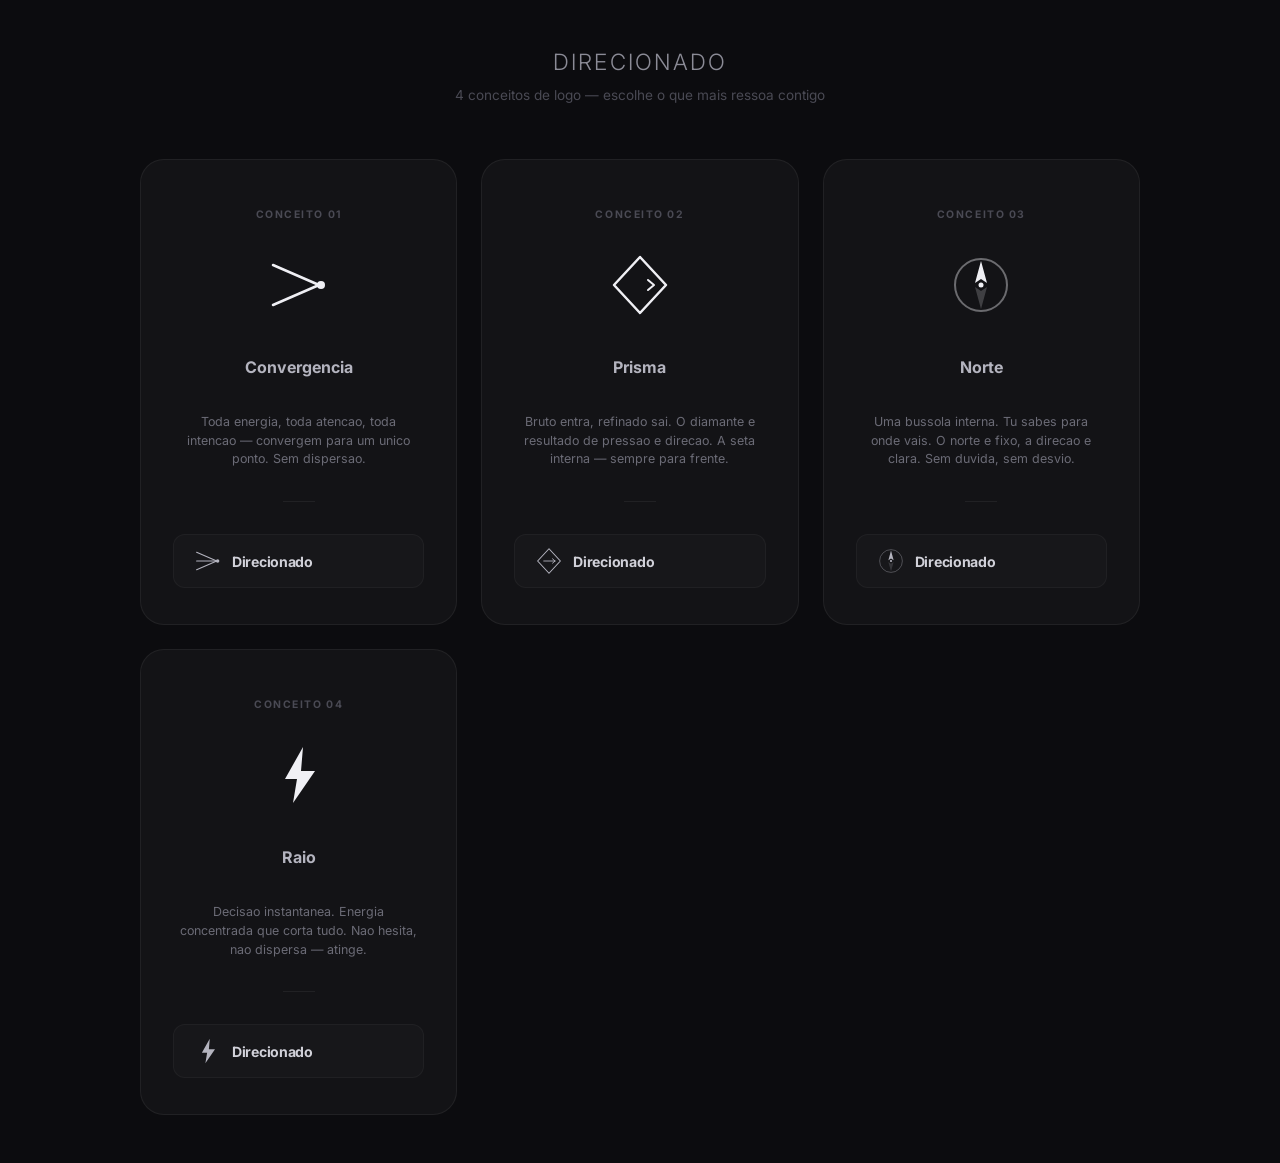
==== logos.html @ edfb419e "add: logo concepts preview page https://claude.ai/code/session_016bbERhiBGSChDd3vntcPwC" ====
<!DOCTYPE html>
<html lang="pt-BR">
<head>
  <meta charset="UTF-8">
  <meta name="viewport" content="width=device-width, initial-scale=1.0">
  <title>Direcionado — Logo Concepts</title>
  <link href="https://fonts.googleapis.com/css2?family=Inter:wght@300;400;600;800&display=swap" rel="stylesheet">
  <style>
    * { margin: 0; padding: 0; box-sizing: border-box; }
    body {
      font-family: 'Inter', sans-serif;
      background: #0C0C0F;
      color: #E8E8ED;
      min-height: 100vh;
      padding: 48px 24px;
    }
    h1 {
      text-align: center;
      font-size: 1.4rem;
      font-weight: 300;
      color: #8B8B96;
      margin-bottom: 12px;
      letter-spacing: 0.1em;
      text-transform: uppercase;
    }
    .sub {
      text-align: center;
      font-size: 0.85rem;
      color: #4A4A54;
      margin-bottom: 56px;
    }
    .grid {
      display: grid;
      grid-template-columns: repeat(auto-fit, minmax(280px, 1fr));
      gap: 24px;
      max-width: 1000px;
      margin: 0 auto;
    }
    .card {
      background: rgba(255,255,255,0.03);
      border: 1px solid rgba(255,255,255,0.06);
      border-radius: 24px;
      padding: 48px 32px 36px;
      display: flex;
      flex-direction: column;
      align-items: center;
      gap: 32px;
      transition: all 0.3s ease;
    }
    .card:hover {
      border-color: rgba(255,255,255,0.12);
      transform: translateY(-4px);
      box-shadow: 0 12px 40px rgba(0,0,0,0.3);
    }
    .logo-preview {
      width: 80px;
      height: 80px;
      display: flex;
      align-items: center;
      justify-content: center;
    }
    .logo-with-text {
      display: flex;
      align-items: center;
      gap: 14px;
    }
    .logo-name {
      font-size: 1.2rem;
      font-weight: 800;
      letter-spacing: -0.03em;
      background: linear-gradient(135deg, #E8E8ED, #8B8B96);
      -webkit-background-clip: text;
      -webkit-text-fill-color: transparent;
      background-clip: text;
    }
    .concept-num {
      font-size: 0.65rem;
      font-weight: 700;
      text-transform: uppercase;
      letter-spacing: 0.15em;
      color: #4A4A54;
      margin-bottom: -8px;
    }
    .concept-name {
      font-size: 1rem;
      font-weight: 700;
      color: #B4B4BF;
      margin-bottom: 4px;
    }
    .concept-desc {
      font-size: 0.78rem;
      color: #6B6B76;
      text-align: center;
      line-height: 1.5;
      max-width: 240px;
    }
    .divider {
      width: 32px;
      height: 1px;
      background: rgba(255,255,255,0.06);
    }
    /* Small display */
    .mini-row {
      display: flex;
      align-items: center;
      gap: 10px;
      padding: 12px 20px;
      background: rgba(255,255,255,0.02);
      border: 1px solid rgba(255,255,255,0.04);
      border-radius: 12px;
      width: 100%;
    }
    .mini-row svg { flex-shrink: 0; }
    .mini-name {
      font-size: 0.88rem;
      font-weight: 700;
      color: #D1D1D9;
      letter-spacing: -0.02em;
    }
  </style>
</head>
<body>
  <h1>Direcionado</h1>
  <p class="sub">4 conceitos de logo — escolhe o que mais ressoa contigo</p>

  <div class="grid">

    <!-- Concept 1: Convergencia -->
    <div class="card">
      <span class="concept-num">Conceito 01</span>
      <div class="logo-preview">
        <svg width="64" height="64" viewBox="0 0 64 64" fill="none">
          <defs>
            <linearGradient id="g1" x1="0" y1="0" x2="64" y2="64">
              <stop offset="0%" stop-color="#F0F0F5"/>
              <stop offset="100%" stop-color="#6B6B76"/>
            </linearGradient>
          </defs>
          <!-- Three lines converging to a single point on the right -->
          <line x1="6" y1="12" x2="52" y2="32" stroke="url(#g1)" stroke-width="2.5" stroke-linecap="round"/>
          <line x1="6" y1="32" x2="52" y2="32" stroke="url(#g1)" stroke-width="2.5" stroke-linecap="round"/>
          <line x1="6" y1="52" x2="52" y2="32" stroke="url(#g1)" stroke-width="2.5" stroke-linecap="round"/>
          <!-- The point — destination -->
          <circle cx="54" cy="32" r="4" fill="url(#g1)"/>
        </svg>
      </div>
      <div class="concept-name">Convergencia</div>
      <div class="concept-desc">Toda energia, toda atencao, toda intencao — convergem para um unico ponto. Sem dispersao.</div>
      <div class="divider"></div>
      <div class="mini-row">
        <svg width="28" height="28" viewBox="0 0 64 64" fill="none">
          <line x1="6" y1="12" x2="52" y2="32" stroke="#B4B4BF" stroke-width="2.5" stroke-linecap="round"/>
          <line x1="6" y1="32" x2="52" y2="32" stroke="#B4B4BF" stroke-width="2.5" stroke-linecap="round"/>
          <line x1="6" y1="52" x2="52" y2="32" stroke="#B4B4BF" stroke-width="2.5" stroke-linecap="round"/>
          <circle cx="54" cy="32" r="4" fill="#B4B4BF"/>
        </svg>
        <span class="mini-name">Direcionado</span>
      </div>
    </div>

    <!-- Concept 2: Prisma -->
    <div class="card">
      <span class="concept-num">Conceito 02</span>
      <div class="logo-preview">
        <svg width="64" height="64" viewBox="0 0 64 64" fill="none">
          <defs>
            <linearGradient id="g2" x1="0" y1="0" x2="64" y2="64">
              <stop offset="0%" stop-color="#F0F0F5"/>
              <stop offset="50%" stop-color="#C0C0C8"/>
              <stop offset="100%" stop-color="#6B6B76"/>
            </linearGradient>
          </defs>
          <!-- Diamond/prism rotated — sharp, precise, refined -->
          <path d="M32 4 L58 32 L32 60 L6 32 Z" stroke="url(#g2)" stroke-width="2.5" fill="none" stroke-linejoin="round"/>
          <!-- Inner line — the direction through the center -->
          <line x1="20" y1="32" x2="46" y2="32" stroke="url(#g2)" stroke-width="2" stroke-linecap="round"/>
          <polyline points="40,27 46,32 40,37" stroke="url(#g2)" stroke-width="2" fill="none" stroke-linecap="round" stroke-linejoin="round"/>
        </svg>
      </div>
      <div class="concept-name">Prisma</div>
      <div class="concept-desc">Bruto entra, refinado sai. O diamante e resultado de pressao e direcao. A seta interna — sempre para frente.</div>
      <div class="divider"></div>
      <div class="mini-row">
        <svg width="28" height="28" viewBox="0 0 64 64" fill="none">
          <path d="M32 4 L58 32 L32 60 L6 32 Z" stroke="#B4B4BF" stroke-width="2.5" fill="none" stroke-linejoin="round"/>
          <line x1="20" y1="32" x2="46" y2="32" stroke="#B4B4BF" stroke-width="2" stroke-linecap="round"/>
          <polyline points="40,27 46,32 40,37" stroke="#B4B4BF" stroke-width="2" fill="none" stroke-linecap="round" stroke-linejoin="round"/>
        </svg>
        <span class="mini-name">Direcionado</span>
      </div>
    </div>

    <!-- Concept 3: Norte -->
    <div class="card">
      <span class="concept-num">Conceito 03</span>
      <div class="logo-preview">
        <svg width="64" height="64" viewBox="0 0 64 64" fill="none">
          <defs>
            <linearGradient id="g3" x1="32" y1="0" x2="32" y2="64">
              <stop offset="0%" stop-color="#F0F0F5"/>
              <stop offset="100%" stop-color="#6B6B76"/>
            </linearGradient>
          </defs>
          <!-- Outer circle — the compass -->
          <circle cx="32" cy="32" r="26" stroke="url(#g3)" stroke-width="2" opacity="0.4"/>
          <!-- North arrow — sharp, pointing up -->
          <polygon points="32,8 38,30 32,26 26,30" fill="url(#g3)"/>
          <!-- South subtle -->
          <polygon points="32,56 38,34 32,38 26,34" fill="url(#g3)" opacity="0.2"/>
          <!-- Center dot -->
          <circle cx="32" cy="32" r="2.5" fill="url(#g3)"/>
        </svg>
      </div>
      <div class="concept-name">Norte</div>
      <div class="concept-desc">Uma bussola interna. Tu sabes para onde vais. O norte e fixo, a direcao e clara. Sem duvida, sem desvio.</div>
      <div class="divider"></div>
      <div class="mini-row">
        <svg width="28" height="28" viewBox="0 0 64 64" fill="none">
          <circle cx="32" cy="32" r="26" stroke="#B4B4BF" stroke-width="2" opacity="0.4"/>
          <polygon points="32,8 38,30 32,26 26,30" fill="#B4B4BF"/>
          <polygon points="32,56 38,34 32,38 26,34" fill="#B4B4BF" opacity="0.2"/>
          <circle cx="32" cy="32" r="2.5" fill="#B4B4BF"/>
        </svg>
        <span class="mini-name">Direcionado</span>
      </div>
    </div>

    <!-- Concept 4: Raio -->
    <div class="card">
      <span class="concept-num">Conceito 04</span>
      <div class="logo-preview">
        <svg width="64" height="64" viewBox="0 0 64 64" fill="none">
          <defs>
            <linearGradient id="g4" x1="20" y1="0" x2="44" y2="64">
              <stop offset="0%" stop-color="#F0F0F5"/>
              <stop offset="50%" stop-color="#C0C0C8"/>
              <stop offset="100%" stop-color="#6B6B76"/>
            </linearGradient>
          </defs>
          <!-- Lightning bolt — decisive, instant, powerful -->
          <polygon points="36,4 18,36 30,36 26,60 48,28 34,28" fill="url(#g4)"/>
        </svg>
      </div>
      <div class="concept-name">Raio</div>
      <div class="concept-desc">Decisao instantanea. Energia concentrada que corta tudo. Nao hesita, nao dispersa — atinge.</div>
      <div class="divider"></div>
      <div class="mini-row">
        <svg width="28" height="28" viewBox="0 0 64 64" fill="none">
          <polygon points="36,4 18,36 30,36 26,60 48,28 34,28" fill="#B4B4BF"/>
        </svg>
        <span class="mini-name">Direcionado</span>
      </div>
    </div>

  </div>
</body>
</html>
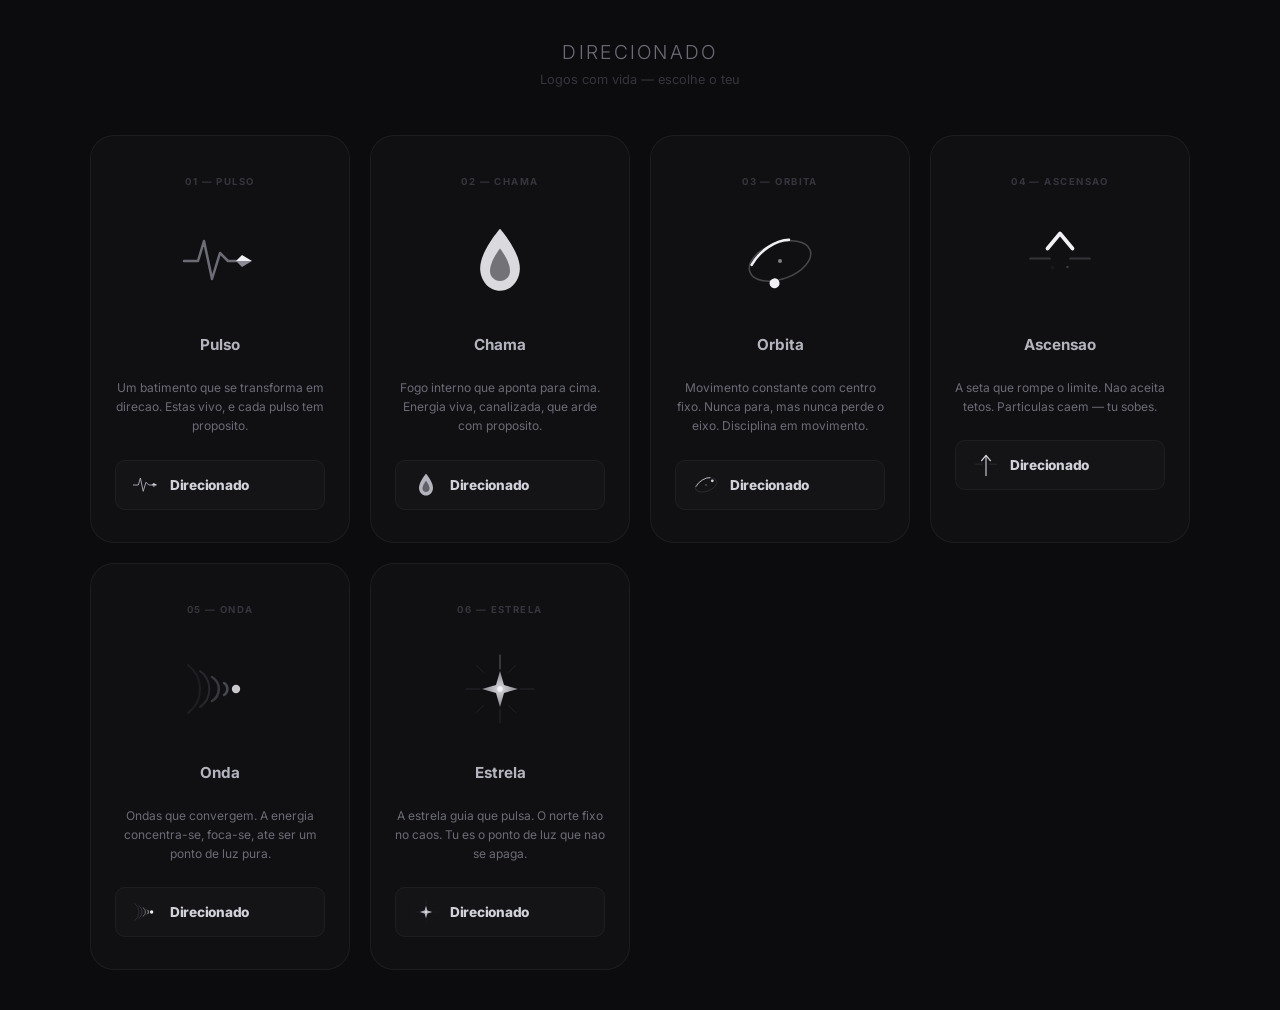
==== commit 452db67e: "add: 6 animated logo concepts — alive and dynamic https://claude.ai/code/session_016bbERhiBGSChDd3vn" ====
--- a/logos.html
+++ b/logos.html
@@ -1,9 +1,9 @@
 <!DOCTYPE html>
-<html lang="pt-BR">
+<html>
 <head>
   <meta charset="UTF-8">
   <meta name="viewport" content="width=device-width, initial-scale=1.0">
-  <title>Direcionado — Logo Concepts</title>
+  <title>Direcionado — Logos Vivos</title>
   <link href="https://fonts.googleapis.com/css2?family=Inter:wght@300;400;600;800&display=swap" rel="stylesheet">
   <style>
     * { margin: 0; padding: 0; box-sizing: border-box; }
@@ -12,241 +12,285 @@
       background: #0C0C0F;
       color: #E8E8ED;
       min-height: 100vh;
-      padding: 48px 24px;
+      padding: 40px 20px;
     }
-    h1 {
-      text-align: center;
-      font-size: 1.4rem;
-      font-weight: 300;
-      color: #8B8B96;
-      margin-bottom: 12px;
-      letter-spacing: 0.1em;
-      text-transform: uppercase;
-    }
-    .sub {
-      text-align: center;
-      font-size: 0.85rem;
-      color: #4A4A54;
-      margin-bottom: 56px;
-    }
+    h1 { text-align: center; font-size: 1.2rem; font-weight: 300; color: #6B6B76; margin-bottom: 8px; letter-spacing: 0.12em; text-transform: uppercase; }
+    .sub { text-align: center; font-size: 0.8rem; color: #35353D; margin-bottom: 48px; }
     .grid {
       display: grid;
-      grid-template-columns: repeat(auto-fit, minmax(280px, 1fr));
-      gap: 24px;
-      max-width: 1000px;
+      grid-template-columns: repeat(auto-fit, minmax(260px, 1fr));
+      gap: 20px;
+      max-width: 1100px;
       margin: 0 auto;
     }
     .card {
-      background: rgba(255,255,255,0.03);
-      border: 1px solid rgba(255,255,255,0.06);
+      background: rgba(255,255,255,0.02);
+      border: 1px solid rgba(255,255,255,0.05);
       border-radius: 24px;
-      padding: 48px 32px 36px;
+      padding: 40px 24px 32px;
       display: flex;
       flex-direction: column;
       align-items: center;
-      gap: 32px;
+      gap: 24px;
       transition: all 0.3s ease;
     }
-    .card:hover {
-      border-color: rgba(255,255,255,0.12);
-      transform: translateY(-4px);
-      box-shadow: 0 12px 40px rgba(0,0,0,0.3);
-    }
-    .logo-preview {
-      width: 80px;
-      height: 80px;
-      display: flex;
-      align-items: center;
-      justify-content: center;
-    }
-    .logo-with-text {
-      display: flex;
-      align-items: center;
-      gap: 14px;
-    }
-    .logo-name {
-      font-size: 1.2rem;
-      font-weight: 800;
-      letter-spacing: -0.03em;
-      background: linear-gradient(135deg, #E8E8ED, #8B8B96);
-      -webkit-background-clip: text;
-      -webkit-text-fill-color: transparent;
-      background-clip: text;
-    }
-    .concept-num {
-      font-size: 0.65rem;
-      font-weight: 700;
-      text-transform: uppercase;
-      letter-spacing: 0.15em;
-      color: #4A4A54;
-      margin-bottom: -8px;
-    }
-    .concept-name {
-      font-size: 1rem;
-      font-weight: 700;
-      color: #B4B4BF;
-      margin-bottom: 4px;
-    }
-    .concept-desc {
-      font-size: 0.78rem;
-      color: #6B6B76;
-      text-align: center;
-      line-height: 1.5;
-      max-width: 240px;
-    }
-    .divider {
-      width: 32px;
-      height: 1px;
-      background: rgba(255,255,255,0.06);
-    }
-    /* Small display */
-    .mini-row {
-      display: flex;
-      align-items: center;
-      gap: 10px;
-      padding: 12px 20px;
-      background: rgba(255,255,255,0.02);
-      border: 1px solid rgba(255,255,255,0.04);
-      border-radius: 12px;
-      width: 100%;
-    }
-    .mini-row svg { flex-shrink: 0; }
-    .mini-name {
-      font-size: 0.88rem;
-      font-weight: 700;
-      color: #D1D1D9;
-      letter-spacing: -0.02em;
-    }
+    .card:hover { border-color: rgba(255,255,255,0.1); transform: translateY(-3px); }
+    .num { font-size: 0.6rem; font-weight: 700; letter-spacing: 0.15em; color: #35353D; text-transform: uppercase; }
+    .logo-area { width: 100px; height: 100px; display: flex; align-items: center; justify-content: center; }
+    .cname { font-size: 0.95rem; font-weight: 700; color: #B4B4BF; }
+    .cdesc { font-size: 0.75rem; color: #6B6B76; text-align: center; line-height: 1.6; max-width: 220px; }
+    .mini { display: flex; align-items: center; gap: 10px; padding: 10px 16px; background: rgba(255,255,255,0.02); border: 1px solid rgba(255,255,255,0.04); border-radius: 10px; width: 100%; }
+    .mini svg { flex-shrink: 0; }
+    .mini-name { font-size: 0.85rem; font-weight: 800; color: #D1D1D9; letter-spacing: -0.02em; }
+
+    /* Animations */
+    @keyframes pulse { 0%,100% { opacity: 0.8; } 50% { opacity: 1; } }
+    @keyframes dash { to { stroke-dashoffset: 0; } }
+    @keyframes rotate { to { transform: rotate(360deg); } }
+    @keyframes flicker { 0%,100% { opacity: 1; } 50% { opacity: 0.7; } }
   </style>
 </head>
 <body>
   <h1>Direcionado</h1>
-  <p class="sub">4 conceitos de logo — escolhe o que mais ressoa contigo</p>
+  <p class="sub">Logos com vida — escolhe o teu</p>
 
   <div class="grid">
 
-    <!-- Concept 1: Convergencia -->
-    <div class="card">
-      <span class="concept-num">Conceito 01</span>
-      <div class="logo-preview">
-        <svg width="64" height="64" viewBox="0 0 64 64" fill="none">
-          <defs>
-            <linearGradient id="g1" x1="0" y1="0" x2="64" y2="64">
+    <!-- 1: Pulso Direcional — heartbeat that becomes an arrow -->
+    <div class="card">
+      <span class="num">01 — Pulso</span>
+      <div class="logo-area">
+        <svg width="80" height="80" viewBox="0 0 80 80" fill="none">
+          <defs>
+            <linearGradient id="p1" x1="0" y1="40" x2="80" y2="40">
+              <stop offset="0%" stop-color="#6B6B76"/>
+              <stop offset="60%" stop-color="#D1D1D9"/>
+              <stop offset="100%" stop-color="#F0F0F5"/>
+            </linearGradient>
+          </defs>
+          <!-- Heartbeat line that ends as an arrow -->
+          <polyline points="4,40 18,40 24,20 32,58 40,32 48,40 56,40" stroke="url(#p1)" stroke-width="2.5" fill="none" stroke-linecap="round" stroke-linejoin="round">
+            <animate attributeName="stroke-dasharray" from="0 200" to="200 0" dur="1.5s" fill="freeze"/>
+          </polyline>
+          <!-- Arrow tip at the end -->
+          <polygon points="56,40 72,40 62,34" fill="#F0F0F5" opacity="0">
+            <animate attributeName="opacity" from="0" to="1" begin="1s" dur="0.5s" fill="freeze"/>
+          </polygon>
+          <polygon points="56,40 72,40 62,46" fill="#8B8B96" opacity="0">
+            <animate attributeName="opacity" from="0" to="1" begin="1s" dur="0.5s" fill="freeze"/>
+          </polygon>
+        </svg>
+      </div>
+      <div class="cname">Pulso</div>
+      <div class="cdesc">Um batimento que se transforma em direcao. Estas vivo, e cada pulso tem proposito.</div>
+      <div class="mini">
+        <svg width="28" height="28" viewBox="0 0 80 80" fill="none">
+          <polyline points="4,40 18,40 24,20 32,58 40,32 48,40 56,40" stroke="#B4B4BF" stroke-width="2.5" fill="none" stroke-linecap="round" stroke-linejoin="round"/>
+          <polygon points="56,40 72,40 62,34" fill="#D1D1D9"/>
+          <polygon points="56,40 72,40 62,46" fill="#8B8B96"/>
+        </svg>
+        <span class="mini-name">Direcionado</span>
+      </div>
+    </div>
+
+    <!-- 2: Chama — flame pointing up, alive and directed -->
+    <div class="card">
+      <span class="num">02 — Chama</span>
+      <div class="logo-area">
+        <svg width="80" height="80" viewBox="0 0 64 64" fill="none">
+          <defs>
+            <linearGradient id="f1" x1="32" y1="58" x2="32" y2="6">
+              <stop offset="0%" stop-color="#4A4A54"/>
+              <stop offset="40%" stop-color="#A1A1AA"/>
+              <stop offset="100%" stop-color="#F0F0F5"/>
+            </linearGradient>
+          </defs>
+          <!-- Outer flame -->
+          <path d="M32 6 C32 6 16 24 16 38 C16 48 23 56 32 56 C41 56 48 48 48 38 C48 24 32 6 32 6Z" fill="url(#f1)" opacity="0.9">
+            <animate attributeName="d" values="M32 6 C32 6 16 24 16 38 C16 48 23 56 32 56 C41 56 48 48 48 38 C48 24 32 6 32 6Z;M32 8 C32 8 17 25 17 37 C17 47 24 55 32 55 C40 55 47 47 47 37 C47 25 32 8 32 8Z;M32 6 C32 6 16 24 16 38 C16 48 23 56 32 56 C41 56 48 48 48 38 C48 24 32 6 32 6Z" dur="2s" repeatCount="indefinite"/>
+          </path>
+          <!-- Inner glow -->
+          <path d="M32 22 C32 22 24 32 24 40 C24 44.5 27.5 48 32 48 C36.5 48 40 44.5 40 40 C40 32 32 22 32 22Z" fill="#0C0C0F" opacity="0.5"/>
+        </svg>
+      </div>
+      <div class="cname">Chama</div>
+      <div class="cdesc">Fogo interno que aponta para cima. Energia viva, canalizada, que arde com proposito.</div>
+      <div class="mini">
+        <svg width="28" height="28" viewBox="0 0 64 64" fill="none">
+          <path d="M32 6 C32 6 16 24 16 38 C16 48 23 56 32 56 C41 56 48 48 48 38 C48 24 32 6 32 6Z" fill="#B4B4BF"/>
+          <path d="M32 22 C32 22 24 32 24 40 C24 44.5 27.5 48 32 48 C36.5 48 40 44.5 40 40 C40 32 32 22 32 22Z" fill="#0C0C0F" opacity="0.5"/>
+        </svg>
+        <span class="mini-name">Direcionado</span>
+      </div>
+    </div>
+
+    <!-- 3: Orbita — dot with orbit trail, always in motion -->
+    <div class="card">
+      <span class="num">03 — Orbita</span>
+      <div class="logo-area">
+        <svg width="80" height="80" viewBox="0 0 80 80" fill="none">
+          <defs>
+            <linearGradient id="o1" x1="0" y1="0" x2="80" y2="80">
               <stop offset="0%" stop-color="#F0F0F5"/>
               <stop offset="100%" stop-color="#6B6B76"/>
             </linearGradient>
           </defs>
-          <!-- Three lines converging to a single point on the right -->
-          <line x1="6" y1="12" x2="52" y2="32" stroke="url(#g1)" stroke-width="2.5" stroke-linecap="round"/>
-          <line x1="6" y1="32" x2="52" y2="32" stroke="url(#g1)" stroke-width="2.5" stroke-linecap="round"/>
-          <line x1="6" y1="52" x2="52" y2="32" stroke="url(#g1)" stroke-width="2.5" stroke-linecap="round"/>
-          <!-- The point — destination -->
-          <circle cx="54" cy="32" r="4" fill="url(#g1)"/>
-        </svg>
-      </div>
-      <div class="concept-name">Convergencia</div>
-      <div class="concept-desc">Toda energia, toda atencao, toda intencao — convergem para um unico ponto. Sem dispersao.</div>
-      <div class="divider"></div>
-      <div class="mini-row">
+          <!-- Orbit path -->
+          <ellipse cx="40" cy="40" rx="32" ry="18" stroke="url(#o1)" stroke-width="1.5" opacity="0.25" transform="rotate(-20 40 40)"/>
+          <!-- Trail arc — the motion -->
+          <path d="M12,34 A32,18 -20 0 1 58,24" stroke="url(#o1)" stroke-width="2.5" fill="none" stroke-linecap="round" transform="rotate(-20 40 40)">
+            <animate attributeName="stroke-dasharray" values="0 200;80 200;0 200" dur="3s" repeatCount="indefinite"/>
+          </path>
+          <!-- The point — in constant directed motion -->
+          <circle r="5" fill="#F0F0F5">
+            <animateMotion dur="3s" repeatCount="indefinite" path="M12,34 A32,18 -20 0 1 68,46 A32,18 -20 0 1 12,34" rotate="auto"/>
+          </circle>
+          <!-- Center anchor -->
+          <circle cx="40" cy="40" r="2" fill="url(#o1)" opacity="0.5"/>
+        </svg>
+      </div>
+      <div class="cname">Orbita</div>
+      <div class="cdesc">Movimento constante com centro fixo. Nunca para, mas nunca perde o eixo. Disciplina em movimento.</div>
+      <div class="mini">
+        <svg width="28" height="28" viewBox="0 0 80 80" fill="none">
+          <ellipse cx="40" cy="40" rx="32" ry="18" stroke="#B4B4BF" stroke-width="1.5" opacity="0.25" transform="rotate(-20 40 40)"/>
+          <path d="M12,34 A32,18 -20 0 1 58,24" stroke="#B4B4BF" stroke-width="2.5" fill="none" stroke-linecap="round" transform="rotate(-20 40 40)"/>
+          <circle cx="58" cy="28" r="4" fill="#D1D1D9"/>
+          <circle cx="40" cy="40" r="2" fill="#8B8B96"/>
+        </svg>
+        <span class="mini-name">Direcionado</span>
+      </div>
+    </div>
+
+    <!-- 4: Ascensao — upward arrow breaking through a line/barrier -->
+    <div class="card">
+      <span class="num">04 — Ascensao</span>
+      <div class="logo-area">
+        <svg width="80" height="80" viewBox="0 0 64 64" fill="none">
+          <defs>
+            <linearGradient id="a1" x1="32" y1="58" x2="32" y2="4">
+              <stop offset="0%" stop-color="#4A4A54"/>
+              <stop offset="100%" stop-color="#F0F0F5"/>
+            </linearGradient>
+          </defs>
+          <!-- The barrier/limit line -->
+          <line x1="8" y1="30" x2="24" y2="30" stroke="#6B6B76" stroke-width="1.5" stroke-linecap="round" opacity="0.4"/>
+          <line x1="40" y1="30" x2="56" y2="30" stroke="#6B6B76" stroke-width="1.5" stroke-linecap="round" opacity="0.4"/>
+          <!-- Arrow breaking through -->
+          <line x1="32" y1="56" x2="32" y2="12" stroke="url(#a1)" stroke-width="3" stroke-linecap="round"/>
+          <polyline points="22,22 32,10 42,22" stroke="#F0F0F5" stroke-width="3" fill="none" stroke-linecap="round" stroke-linejoin="round"/>
+          <!-- Motion particles -->
+          <circle cx="26" cy="34" r="1.5" fill="#8B8B96" opacity="0.5">
+            <animate attributeName="opacity" values="0.5;0;0.5" dur="1.5s" repeatCount="indefinite"/>
+            <animate attributeName="cy" values="34;38;34" dur="1.5s" repeatCount="indefinite"/>
+          </circle>
+          <circle cx="38" cy="36" r="1" fill="#8B8B96" opacity="0.4">
+            <animate attributeName="opacity" values="0.4;0;0.4" dur="2s" repeatCount="indefinite"/>
+            <animate attributeName="cy" values="36;42;36" dur="2s" repeatCount="indefinite"/>
+          </circle>
+        </svg>
+      </div>
+      <div class="cname">Ascensao</div>
+      <div class="cdesc">A seta que rompe o limite. Nao aceita tetos. Particulas caem — tu sobes.</div>
+      <div class="mini">
         <svg width="28" height="28" viewBox="0 0 64 64" fill="none">
-          <line x1="6" y1="12" x2="52" y2="32" stroke="#B4B4BF" stroke-width="2.5" stroke-linecap="round"/>
-          <line x1="6" y1="32" x2="52" y2="32" stroke="#B4B4BF" stroke-width="2.5" stroke-linecap="round"/>
-          <line x1="6" y1="52" x2="52" y2="32" stroke="#B4B4BF" stroke-width="2.5" stroke-linecap="round"/>
-          <circle cx="54" cy="32" r="4" fill="#B4B4BF"/>
-        </svg>
-        <span class="mini-name">Direcionado</span>
-      </div>
-    </div>
-
-    <!-- Concept 2: Prisma -->
-    <div class="card">
-      <span class="concept-num">Conceito 02</span>
-      <div class="logo-preview">
-        <svg width="64" height="64" viewBox="0 0 64 64" fill="none">
-          <defs>
-            <linearGradient id="g2" x1="0" y1="0" x2="64" y2="64">
+          <line x1="8" y1="30" x2="24" y2="30" stroke="#6B6B76" stroke-width="1.5" stroke-linecap="round" opacity="0.4"/>
+          <line x1="40" y1="30" x2="56" y2="30" stroke="#6B6B76" stroke-width="1.5" stroke-linecap="round" opacity="0.4"/>
+          <line x1="32" y1="56" x2="32" y2="12" stroke="#B4B4BF" stroke-width="3" stroke-linecap="round"/>
+          <polyline points="22,22 32,10 42,22" stroke="#D1D1D9" stroke-width="3" fill="none" stroke-linecap="round" stroke-linejoin="round"/>
+        </svg>
+        <span class="mini-name">Direcionado</span>
+      </div>
+    </div>
+
+    <!-- 5: Onda — converging ripple wave focused to center -->
+    <div class="card">
+      <span class="num">05 — Onda</span>
+      <div class="logo-area">
+        <svg width="80" height="80" viewBox="0 0 80 80" fill="none">
+          <defs>
+            <linearGradient id="w1" x1="0" y1="40" x2="80" y2="40">
+              <stop offset="0%" stop-color="#4A4A54"/>
+              <stop offset="100%" stop-color="#F0F0F5"/>
+            </linearGradient>
+          </defs>
+          <!-- Concentric arcs converging inward from left -->
+          <path d="M8,16 A30,30 0 0,1 8,64" stroke="url(#w1)" stroke-width="2" fill="none" stroke-linecap="round" opacity="0.2">
+            <animate attributeName="opacity" values="0.2;0.4;0.2" dur="2s" repeatCount="indefinite"/>
+          </path>
+          <path d="M20,22 A22,22 0 0,1 20,58" stroke="url(#w1)" stroke-width="2" fill="none" stroke-linecap="round" opacity="0.35">
+            <animate attributeName="opacity" values="0.35;0.6;0.35" dur="2s" begin="0.3s" repeatCount="indefinite"/>
+          </path>
+          <path d="M32,28 A14,14 0 0,1 32,52" stroke="url(#w1)" stroke-width="2.5" fill="none" stroke-linecap="round" opacity="0.55">
+            <animate attributeName="opacity" values="0.55;0.8;0.55" dur="2s" begin="0.6s" repeatCount="indefinite"/>
+          </path>
+          <path d="M44,34 A7,7 0 0,1 44,46" stroke="url(#w1)" stroke-width="2.5" fill="none" stroke-linecap="round" opacity="0.75">
+            <animate attributeName="opacity" values="0.75;1;0.75" dur="2s" begin="0.9s" repeatCount="indefinite"/>
+          </path>
+          <!-- Focus point -->
+          <circle cx="56" cy="40" r="5" fill="#F0F0F5">
+            <animate attributeName="r" values="4;5.5;4" dur="2s" repeatCount="indefinite"/>
+            <animate attributeName="opacity" values="0.8;1;0.8" dur="2s" repeatCount="indefinite"/>
+          </circle>
+        </svg>
+      </div>
+      <div class="cname">Onda</div>
+      <div class="cdesc">Ondas que convergem. A energia concentra-se, foca-se, ate ser um ponto de luz pura.</div>
+      <div class="mini">
+        <svg width="28" height="28" viewBox="0 0 80 80" fill="none">
+          <path d="M8,16 A30,30 0 0,1 8,64" stroke="#8B8B96" stroke-width="2" fill="none" stroke-linecap="round" opacity="0.3"/>
+          <path d="M20,22 A22,22 0 0,1 20,58" stroke="#8B8B96" stroke-width="2" fill="none" stroke-linecap="round" opacity="0.45"/>
+          <path d="M32,28 A14,14 0 0,1 32,52" stroke="#B4B4BF" stroke-width="2.5" fill="none" stroke-linecap="round" opacity="0.65"/>
+          <path d="M44,34 A7,7 0 0,1 44,46" stroke="#D1D1D9" stroke-width="2.5" fill="none" stroke-linecap="round" opacity="0.85"/>
+          <circle cx="56" cy="40" r="5" fill="#E8E8ED"/>
+        </svg>
+        <span class="mini-name">Direcionado</span>
+      </div>
+    </div>
+
+    <!-- 6: Estrela — radiating north star, pulsing -->
+    <div class="card">
+      <span class="num">06 — Estrela</span>
+      <div class="logo-area">
+        <svg width="80" height="80" viewBox="0 0 80 80" fill="none">
+          <defs>
+            <radialGradient id="s1" cx="40" cy="40" r="32" gradientUnits="userSpaceOnUse">
               <stop offset="0%" stop-color="#F0F0F5"/>
-              <stop offset="50%" stop-color="#C0C0C8"/>
-              <stop offset="100%" stop-color="#6B6B76"/>
-            </linearGradient>
-          </defs>
-          <!-- Diamond/prism rotated — sharp, precise, refined -->
-          <path d="M32 4 L58 32 L32 60 L6 32 Z" stroke="url(#g2)" stroke-width="2.5" fill="none" stroke-linejoin="round"/>
-          <!-- Inner line — the direction through the center -->
-          <line x1="20" y1="32" x2="46" y2="32" stroke="url(#g2)" stroke-width="2" stroke-linecap="round"/>
-          <polyline points="40,27 46,32 40,37" stroke="url(#g2)" stroke-width="2" fill="none" stroke-linecap="round" stroke-linejoin="round"/>
-        </svg>
-      </div>
-      <div class="concept-name">Prisma</div>
-      <div class="concept-desc">Bruto entra, refinado sai. O diamante e resultado de pressao e direcao. A seta interna — sempre para frente.</div>
-      <div class="divider"></div>
-      <div class="mini-row">
-        <svg width="28" height="28" viewBox="0 0 64 64" fill="none">
-          <path d="M32 4 L58 32 L32 60 L6 32 Z" stroke="#B4B4BF" stroke-width="2.5" fill="none" stroke-linejoin="round"/>
-          <line x1="20" y1="32" x2="46" y2="32" stroke="#B4B4BF" stroke-width="2" stroke-linecap="round"/>
-          <polyline points="40,27 46,32 40,37" stroke="#B4B4BF" stroke-width="2" fill="none" stroke-linecap="round" stroke-linejoin="round"/>
-        </svg>
-        <span class="mini-name">Direcionado</span>
-      </div>
-    </div>
-
-    <!-- Concept 3: Norte -->
-    <div class="card">
-      <span class="concept-num">Conceito 03</span>
-      <div class="logo-preview">
-        <svg width="64" height="64" viewBox="0 0 64 64" fill="none">
-          <defs>
-            <linearGradient id="g3" x1="32" y1="0" x2="32" y2="64">
-              <stop offset="0%" stop-color="#F0F0F5"/>
-              <stop offset="100%" stop-color="#6B6B76"/>
-            </linearGradient>
-          </defs>
-          <!-- Outer circle — the compass -->
-          <circle cx="32" cy="32" r="26" stroke="url(#g3)" stroke-width="2" opacity="0.4"/>
-          <!-- North arrow — sharp, pointing up -->
-          <polygon points="32,8 38,30 32,26 26,30" fill="url(#g3)"/>
-          <!-- South subtle -->
-          <polygon points="32,56 38,34 32,38 26,34" fill="url(#g3)" opacity="0.2"/>
-          <!-- Center dot -->
-          <circle cx="32" cy="32" r="2.5" fill="url(#g3)"/>
-        </svg>
-      </div>
-      <div class="concept-name">Norte</div>
-      <div class="concept-desc">Uma bussola interna. Tu sabes para onde vais. O norte e fixo, a direcao e clara. Sem duvida, sem desvio.</div>
-      <div class="divider"></div>
-      <div class="mini-row">
-        <svg width="28" height="28" viewBox="0 0 64 64" fill="none">
-          <circle cx="32" cy="32" r="26" stroke="#B4B4BF" stroke-width="2" opacity="0.4"/>
-          <polygon points="32,8 38,30 32,26 26,30" fill="#B4B4BF"/>
-          <polygon points="32,56 38,34 32,38 26,34" fill="#B4B4BF" opacity="0.2"/>
-          <circle cx="32" cy="32" r="2.5" fill="#B4B4BF"/>
-        </svg>
-        <span class="mini-name">Direcionado</span>
-      </div>
-    </div>
-
-    <!-- Concept 4: Raio -->
-    <div class="card">
-      <span class="concept-num">Conceito 04</span>
-      <div class="logo-preview">
-        <svg width="64" height="64" viewBox="0 0 64 64" fill="none">
-          <defs>
-            <linearGradient id="g4" x1="20" y1="0" x2="44" y2="64">
-              <stop offset="0%" stop-color="#F0F0F5"/>
-              <stop offset="50%" stop-color="#C0C0C8"/>
-              <stop offset="100%" stop-color="#6B6B76"/>
-            </linearGradient>
-          </defs>
-          <!-- Lightning bolt — decisive, instant, powerful -->
-          <polygon points="36,4 18,36 30,36 26,60 48,28 34,28" fill="url(#g4)"/>
-        </svg>
-      </div>
-      <div class="concept-name">Raio</div>
-      <div class="concept-desc">Decisao instantanea. Energia concentrada que corta tudo. Nao hesita, nao dispersa — atinge.</div>
-      <div class="divider"></div>
-      <div class="mini-row">
-        <svg width="28" height="28" viewBox="0 0 64 64" fill="none">
-          <polygon points="36,4 18,36 30,36 26,60 48,28 34,28" fill="#B4B4BF"/>
+              <stop offset="100%" stop-color="#4A4A54"/>
+            </radialGradient>
+          </defs>
+          <!-- Outer glow rays -->
+          <line x1="40" y1="6" x2="40" y2="20" stroke="#B4B4BF" stroke-width="1" stroke-linecap="round" opacity="0.3">
+            <animate attributeName="opacity" values="0.3;0.6;0.3" dur="3s" repeatCount="indefinite"/>
+          </line>
+          <line x1="40" y1="60" x2="40" y2="74" stroke="#B4B4BF" stroke-width="1" stroke-linecap="round" opacity="0.15"/>
+          <line x1="6" y1="40" x2="20" y2="40" stroke="#B4B4BF" stroke-width="1" stroke-linecap="round" opacity="0.15"/>
+          <line x1="60" y1="40" x2="74" y2="40" stroke="#B4B4BF" stroke-width="1" stroke-linecap="round" opacity="0.15"/>
+          <!-- Diagonal rays -->
+          <line x1="16" y1="16" x2="24" y2="24" stroke="#B4B4BF" stroke-width="0.8" stroke-linecap="round" opacity="0.1"/>
+          <line x1="56" y1="16" x2="48" y2="24" stroke="#B4B4BF" stroke-width="0.8" stroke-linecap="round" opacity="0.1"/>
+          <line x1="16" y1="64" x2="24" y2="56" stroke="#B4B4BF" stroke-width="0.8" stroke-linecap="round" opacity="0.1"/>
+          <line x1="56" y1="64" x2="48" y2="56" stroke="#B4B4BF" stroke-width="0.8" stroke-linecap="round" opacity="0.1"/>
+          <!-- Core 4-point star -->
+          <polygon points="40,22 44,36 58,40 44,44 40,58 36,44 22,40 36,36" fill="url(#s1)">
+            <animate attributeName="opacity" values="0.85;1;0.85" dur="2.5s" repeatCount="indefinite"/>
+          </polygon>
+          <!-- Bright center -->
+          <circle cx="40" cy="40" r="3" fill="#F0F0F5">
+            <animate attributeName="r" values="2.5;3.5;2.5" dur="2.5s" repeatCount="indefinite"/>
+          </circle>
+        </svg>
+      </div>
+      <div class="cname">Estrela</div>
+      <div class="cdesc">A estrela guia que pulsa. O norte fixo no caos. Tu es o ponto de luz que nao se apaga.</div>
+      <div class="mini">
+        <svg width="28" height="28" viewBox="0 0 80 80" fill="none">
+          <line x1="40" y1="6" x2="40" y2="20" stroke="#8B8B96" stroke-width="1" stroke-linecap="round" opacity="0.3"/>
+          <line x1="40" y1="60" x2="40" y2="74" stroke="#8B8B96" stroke-width="1" stroke-linecap="round" opacity="0.15"/>
+          <line x1="6" y1="40" x2="20" y2="40" stroke="#8B8B96" stroke-width="1" stroke-linecap="round" opacity="0.15"/>
+          <line x1="60" y1="40" x2="74" y2="40" stroke="#8B8B96" stroke-width="1" stroke-linecap="round" opacity="0.15"/>
+          <polygon points="40,22 44,36 58,40 44,44 40,58 36,44 22,40 36,36" fill="#B4B4BF"/>
+          <circle cx="40" cy="40" r="3" fill="#E8E8ED"/>
         </svg>
         <span class="mini-name">Direcionado</span>
       </div>
